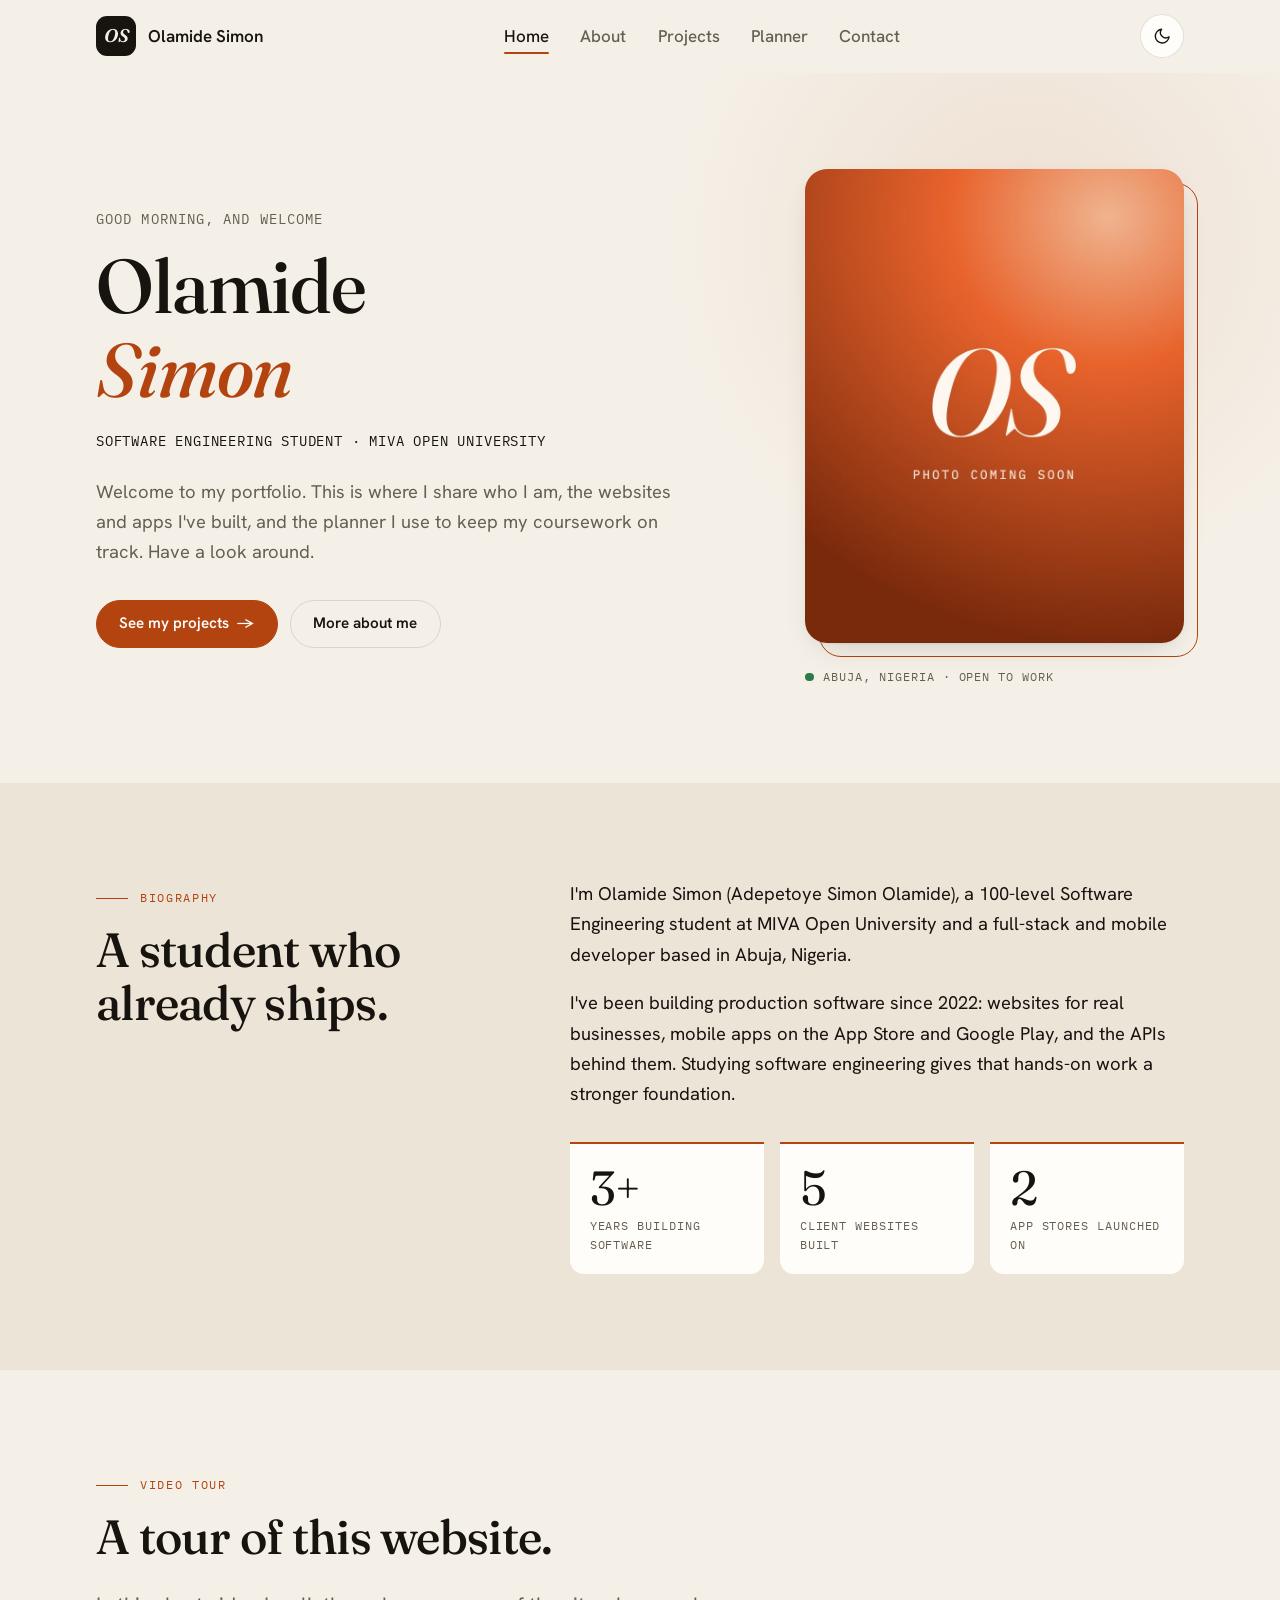
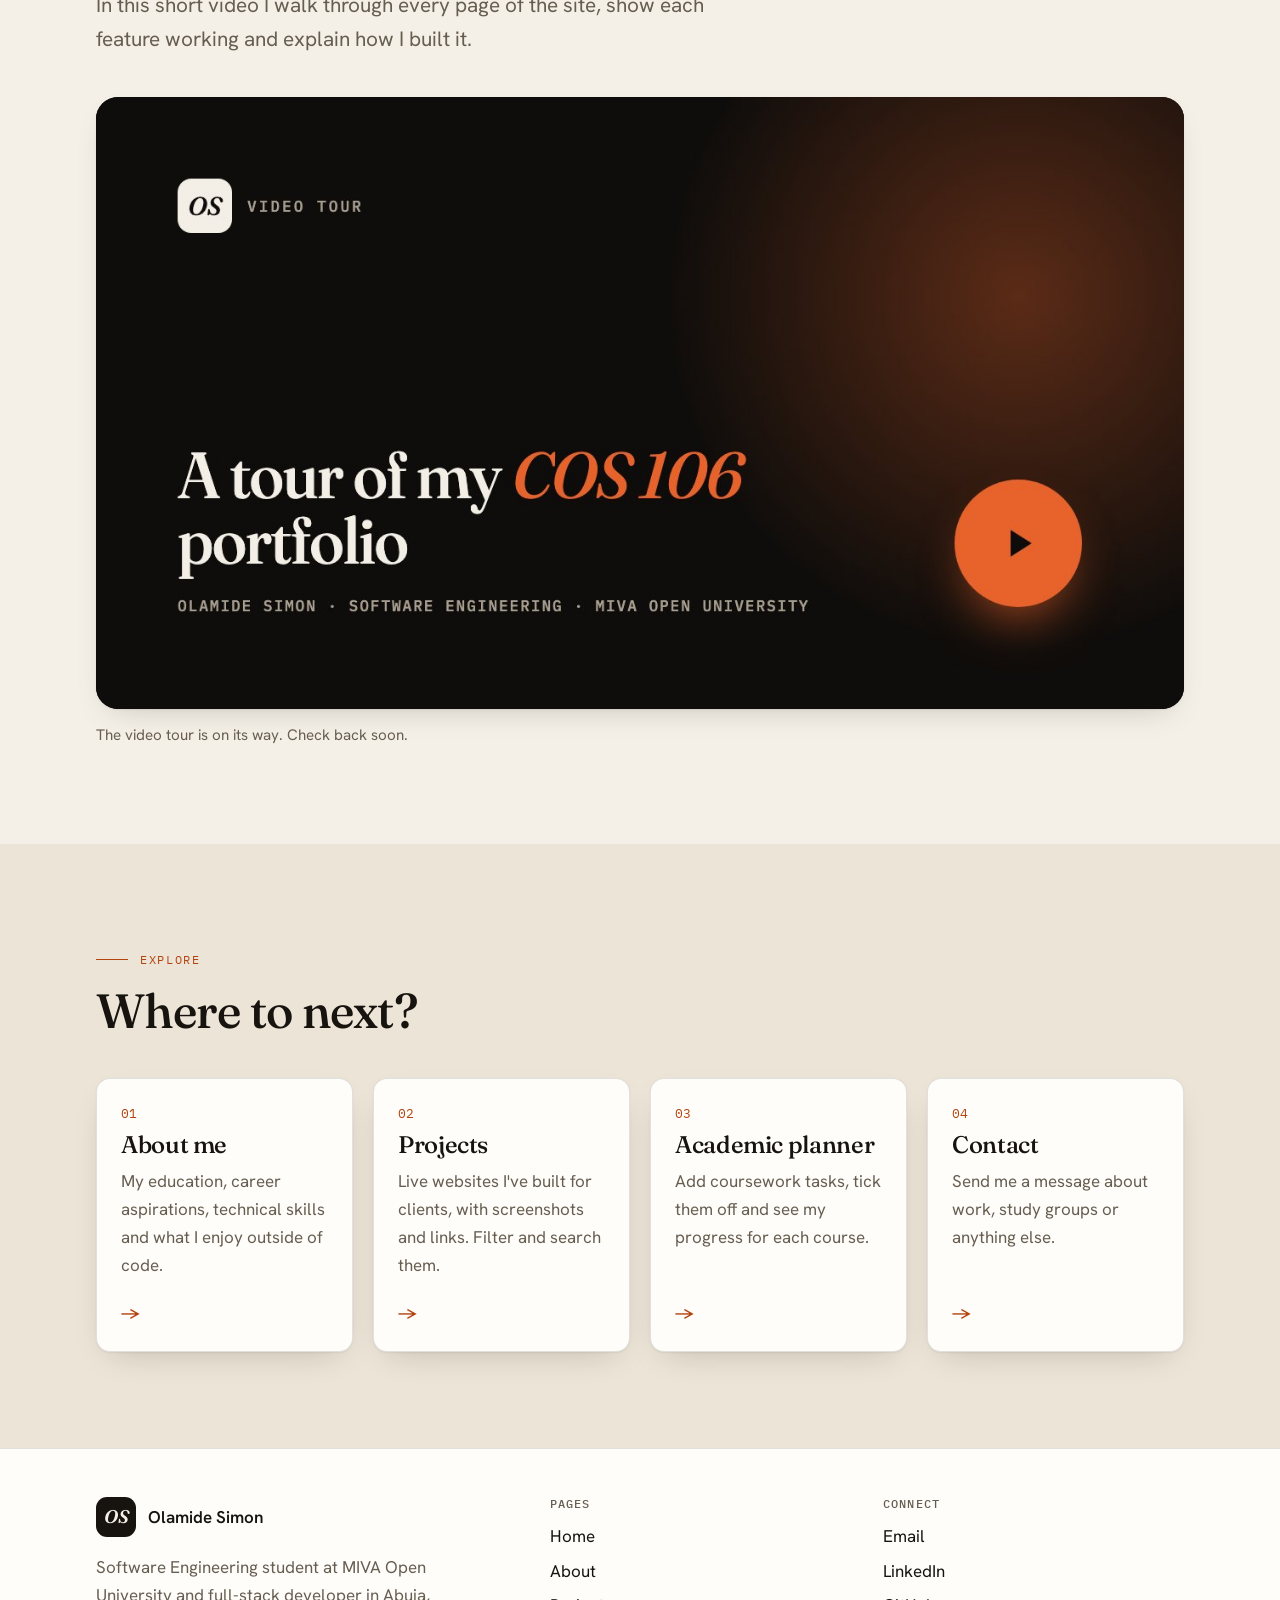
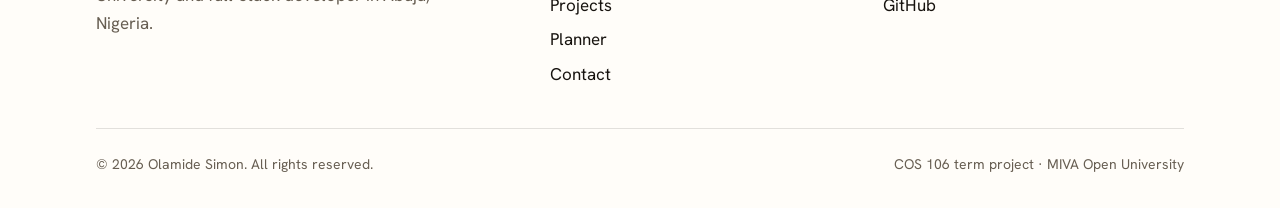
==== index.html @ d9b5e6b0 "COS 106 term project: student portfolio and academic planner A five-page site in plain HTML, CSS and" ====
<!DOCTYPE html>
<html lang="en">
<head>
  <meta charset="utf-8">
  <meta name="viewport" content="width=device-width, initial-scale=1">
  <title>Olamide Simon | Software Engineering Student &amp; Developer</title>
  <meta name="description" content="Portfolio and academic planner of Olamide Simon, a Software Engineering student at MIVA Open University and full-stack developer in Abuja, Nigeria.">
  <meta name="author" content="Olamide Simon">
  <meta name="theme-color" content="#b34410">
  <link rel="icon" href="assets/images/favicon.svg" type="image/svg+xml">
  <link rel="preconnect" href="https://fonts.googleapis.com">
  <link rel="preconnect" href="https://fonts.gstatic.com" crossorigin>
  <link rel="stylesheet" href="https://fonts.googleapis.com/css2?family=Fraunces:ital,opsz,wght@0,9..144,400..600;1,9..144,400..600&amp;family=Hanken+Grotesk:wght@400..700&amp;family=IBM+Plex+Mono:wght@400;500&amp;display=swap">
  <link rel="stylesheet" href="css/styles.css">
  <script>
    /* Runs before the page is drawn: apply the saved theme (so it never flashes
       the wrong colours) and mark that JavaScript is available. */
    (function () {
      var theme = null;
      try { theme = localStorage.getItem('os-theme'); } catch (e) {}
      if (!theme) theme = window.matchMedia('(prefers-color-scheme: dark)').matches ? 'dark' : 'light';
      document.documentElement.setAttribute('data-theme', theme);
      document.documentElement.classList.add('js');
    })();
  </script>
  <script src="js/main.js" defer></script>
  <script src="js/home.js" defer></script>
</head>
<body>
  <a class="skip-link" href="#main">Skip to main content</a>

  <header class="site-header">
    <div class="container header-inner">
      <a class="brand" href="index.html" aria-label="Olamide Simon, home">
        <span class="brand__mark" aria-hidden="true">OS</span>
        <span class="brand__name">Olamide Simon</span>
      </a>
      <nav class="nav" id="site-nav" aria-label="Main">
        <ul class="nav__list">
          <li><a class="nav__link" href="index.html" aria-current="page">Home</a></li>
          <li><a class="nav__link" href="about.html">About</a></li>
          <li><a class="nav__link" href="projects.html">Projects</a></li>
          <li><a class="nav__link" href="planner.html">Planner</a></li>
          <li><a class="nav__link" href="contact.html">Contact</a></li>
        </ul>
      </nav>
      <div class="header-actions">
        <button class="icon-button theme-toggle" type="button" data-theme-toggle aria-label="Switch to dark theme">
          <svg class="icon-moon" viewBox="0 0 24 24" fill="none" stroke="currentColor" stroke-width="1.8" stroke-linecap="round" stroke-linejoin="round" aria-hidden="true"><path d="M21 12.8A9 9 0 1 1 11.2 3a7 7 0 0 0 9.8 9.8z"/></svg>
          <svg class="icon-sun" viewBox="0 0 24 24" fill="none" stroke="currentColor" stroke-width="1.8" stroke-linecap="round" aria-hidden="true"><circle cx="12" cy="12" r="4"/><path d="M12 2v2M12 20v2M4.9 4.9l1.4 1.4M17.7 17.7l1.4 1.4M2 12h2M20 12h2M4.9 19.1l1.4-1.4M17.7 6.3l1.4-1.4"/></svg>
        </button>
        <button class="icon-button menu-toggle" type="button" data-menu-toggle aria-expanded="false" aria-controls="site-nav" aria-label="Open menu">
          <span class="menu-toggle__bars" aria-hidden="true"><span></span><span></span><span></span></span>
        </button>
      </div>
    </div>
  </header>

  <main id="main">
    <!-- Hero: name, photo, welcome message -->
    <section class="hero" aria-labelledby="hero-title">
      <div class="container hero__grid">
        <div>
          <p class="hero__greeting rise" data-greeting>Welcome</p>
          <h1 class="hero__name rise delay-1" id="hero-title">Olamide <em>Simon</em></h1>
          <p class="hero__role rise delay-2">Software Engineering student · MIVA Open University</p>
          <p class="hero__welcome rise delay-3">
            Welcome to my portfolio. This is where I share who I am, the websites and apps I've built,
            and the planner I use to keep my coursework on track. Have a look around.
          </p>
          <div class="btn-row rise delay-4">
            <a class="btn" href="projects.html">See my projects <span aria-hidden="true">→</span></a>
            <a class="btn btn--ghost" href="about.html">More about me</a>
          </div>
        </div>
        <figure class="portrait rise delay-2">
          <div class="portrait__frame">
            <img src="assets/images/profile.jpg" alt="Portrait of Olamide Simon" width="800" height="1000">
          </div>
          <figcaption><span class="pulse" aria-hidden="true"></span> Abuja, Nigeria · Open to work</figcaption>
        </figure>
      </div>
    </section>

    <!-- Brief biography -->
    <section class="section section--alt" aria-labelledby="bio-title">
      <div class="container bio">
        <div class="reveal">
          <p class="eyebrow">Biography</p>
          <h2 id="bio-title">A student who already ships.</h2>
        </div>
        <div class="bio__text reveal delay-1">
          <p>
            I'm Olamide Simon (Adepetoye Simon Olamide), a 100-level Software Engineering student at
            MIVA Open University and a full-stack and mobile developer based in Abuja, Nigeria.
          </p>
          <p>
            I've been building production software since 2022: websites for real businesses, mobile apps on
            the App Store and Google Play, and the APIs behind them. Studying software engineering gives that
            hands-on work a stronger foundation.
          </p>
          <dl class="stats">
            <div class="stat">
              <dt>Years building software</dt>
              <dd><span data-count="4">4</span>+</dd>
            </div>
            <div class="stat">
              <dt>Client websites built</dt>
              <dd data-count="6">6</dd>
            </div>
            <div class="stat">
              <dt>App stores launched on</dt>
              <dd data-count="2">2</dd>
            </div>
          </dl>
        </div>
      </div>
    </section>

    <!-- Multimedia: a walkthrough of this website, recorded and narrated by me -->
    <section class="section" aria-labelledby="walkthrough-title">
      <div class="container">
        <div class="section-head reveal">
          <p class="eyebrow">Video tour</p>
          <h2 id="walkthrough-title">A tour of this website.</h2>
          <p class="lead">
            In this short video I walk through every page of the site, show each feature working and explain how I built it.
          </p>
        </div>
        <figure class="media reveal">
          <video id="walkthrough-video" controls preload="metadata" playsinline width="1280" height="720" poster="assets/video/walkthrough-poster.jpg">
            <source src="assets/video/walkthrough.mp4" type="video/mp4">
            <p>Your browser can't play this video. <a href="assets/video/walkthrough.mp4">Download the walkthrough (MP4)</a>.</p>
          </video>
          <figcaption id="walkthrough-caption">
            Recorded and narrated by me. Turn your sound on.
          </figcaption>
        </figure>
      </div>
    </section>

    <!-- Quick links to the other pages -->
    <section class="section section--alt" aria-labelledby="explore-title">
      <div class="container">
        <div class="section-head reveal">
          <p class="eyebrow">Explore</p>
          <h2 id="explore-title">Where to next?</h2>
        </div>
        <ul class="grid grid--4 plain-list">
          <li class="reveal">
            <a class="card quick-link" href="about.html">
              <span class="quick-link__number">01</span>
              <h3>About me</h3>
              <p>My education, career aspirations, technical skills and what I enjoy outside of code.</p>
              <span class="quick-link__arrow" aria-hidden="true">→</span>
            </a>
          </li>
          <li class="reveal delay-1">
            <a class="card quick-link" href="projects.html">
              <span class="quick-link__number">02</span>
              <h3>Projects</h3>
              <p>Live websites I've built for clients, with screenshots and links. Filter and search them.</p>
              <span class="quick-link__arrow" aria-hidden="true">→</span>
            </a>
          </li>
          <li class="reveal delay-2">
            <a class="card quick-link" href="planner.html">
              <span class="quick-link__number">03</span>
              <h3>Academic planner</h3>
              <p>Add coursework tasks, tick them off and see my progress for each course.</p>
              <span class="quick-link__arrow" aria-hidden="true">→</span>
            </a>
          </li>
          <li class="reveal delay-3">
            <a class="card quick-link" href="contact.html">
              <span class="quick-link__number">04</span>
              <h3>Contact</h3>
              <p>Send me a message about work, study groups or anything else.</p>
              <span class="quick-link__arrow" aria-hidden="true">→</span>
            </a>
          </li>
        </ul>
      </div>
    </section>
  </main>

  <footer class="site-footer">
    <div class="container">
      <div class="footer-grid">
        <div>
          <a class="brand" href="index.html">
            <span class="brand__mark" aria-hidden="true">OS</span>
            <span>Olamide Simon</span>
          </a>
          <p class="footer-blurb text-muted">
            Software Engineering student at MIVA Open University and full-stack developer in Abuja, Nigeria.
          </p>
        </div>
        <nav aria-label="Footer">
          <h2>Pages</h2>
          <ul>
            <li><a href="index.html">Home</a></li>
            <li><a href="about.html">About</a></li>
            <li><a href="projects.html">Projects</a></li>
            <li><a href="planner.html">Planner</a></li>
            <li><a href="contact.html">Contact</a></li>
          </ul>
        </nav>
        <div>
          <h2>Connect</h2>
          <ul>
            <li><a href="mailto:simonadepetoye@gmail.com">Email</a></li>
            <li><a href="https://www.linkedin.com/in/simon-adepetoye-13265b228/" target="_blank" rel="noopener noreferrer">LinkedIn</a></li>
            <li><a href="https://github.com/OlamideSimon" target="_blank" rel="noopener noreferrer">GitHub</a></li>
          </ul>
        </div>
      </div>
      <div class="footer-bottom">
        <p>© <span data-year>2025</span> Olamide Simon. All rights reserved.</p>
        <p>COS 106 term project · MIVA Open University</p>
      </div>
    </div>
  </footer>
</body>
</html>
---- css/styles.css ----
/* ==========================================================================
   Olamide Simon — Student Portfolio & Academic Planner
   One external stylesheet for every page.

   Contents
   1.  Design tokens (colours, fonts, spacing) and the dark theme
   2.  Base and reset
   3.  Layout helpers (container, sections, grids)
   4.  Header and navigation (including the mobile menu)
   5.  Buttons, tags and small components
   6.  Home page (hero, photo, stats, showreel, quick links)
   7.  About page (table, skills, timeline, hobbies)
   8.  Projects page (filters, search, cards)
   9.  Academic planner
   10. Contact page and form validation states
   11. Footer
   12. Animations and transitions
   13. Responsive breakpoints
   14. Reduced motion
   ========================================================================== */

/* 1. Design tokens --------------------------------------------------------- */

:root {
  /* Light theme ("paper") is the default. */
  --color-bg: #f5f0e7;
  --color-surface: #fffdf9;
  --color-surface-2: #ece4d6;
  --color-ink: #17130f;
  --color-muted: #675e52;
  --color-line: rgba(23, 19, 15, 0.12);
  --color-accent: #b34410;        /* darkened ember: passes WCAG AA on the light background */
  --color-accent-soft: rgba(179, 68, 16, 0.1);
  --color-on-accent: #ffffff;
  --color-success: #2f7a4a;
  --color-danger: #b42318;
  --color-warning: #8a5a00;
  --shadow-card: 0 1px 2px rgba(23, 19, 15, 0.06), 0 12px 32px -16px rgba(23, 19, 15, 0.25);

  --font-display: "Fraunces", Georgia, "Times New Roman", serif;
  --font-body: "Hanken Grotesk", system-ui, -apple-system, "Segoe UI", sans-serif;
  --font-mono: "IBM Plex Mono", ui-monospace, Menlo, Consolas, monospace;

  --radius-sm: 8px;
  --radius: 14px;
  --radius-lg: 22px;
  --header-height: 72px;
  --container: 72rem;
  --gutter: clamp(1rem, 4vw, 2rem);
  --ease-out: cubic-bezier(0.16, 1, 0.3, 1);

  color-scheme: light;
}

/* Dark theme ("ember"): switched on by js/main.js via <html data-theme="dark">. */
:root[data-theme="dark"] {
  --color-bg: #0f0d0b;
  --color-surface: #181512;
  --color-surface-2: #221e1a;
  --color-ink: #f4efe6;
  --color-muted: #a99f90;
  --color-line: rgba(244, 239, 230, 0.12);
  --color-accent: #e8632c;
  --color-accent-soft: rgba(232, 99, 44, 0.14);
  --color-on-accent: #120f0c;
  --color-success: #5fbf7f;
  --color-danger: #f97066;
  --color-warning: #f5b54a;
  --shadow-card: 0 1px 2px rgba(0, 0, 0, 0.4), 0 16px 40px -18px rgba(0, 0, 0, 0.7);

  color-scheme: dark;
}

/* 2. Base and reset -------------------------------------------------------- */

*,
*::before,
*::after {
  box-sizing: border-box;
}

html {
  scroll-behavior: smooth;
  scroll-padding-top: calc(var(--header-height) + 1rem);
  -webkit-text-size-adjust: 100%;
}

body {
  margin: 0;
  min-height: 100vh;
  display: flex;
  flex-direction: column;
  background: var(--color-bg);
  color: var(--color-ink);
  font-family: var(--font-body);
  font-size: 1.0625rem;
  line-height: 1.65;
  -webkit-font-smoothing: antialiased;
  transition: background-color 0.4s ease, color 0.4s ease;
}

main {
  flex: 1;
}

img,
video {
  display: block;
  max-width: 100%;
  height: auto;
}

h1,
h2,
h3,
h4 {
  margin: 0 0 0.5em;
  font-family: var(--font-display);
  font-weight: 500;
  line-height: 1.1;
  letter-spacing: -0.015em;
}

h1 {
  font-size: clamp(2.6rem, 6vw, 4.75rem);
}

h2 {
  font-size: clamp(2rem, 4vw, 3rem);
}

h3 {
  font-size: 1.5rem;
}

p {
  margin: 0 0 1em;
}

a {
  color: var(--color-accent);
  text-underline-offset: 0.2em;
  transition: color 0.2s ease;
}

a:hover {
  color: var(--color-ink);
}

:focus-visible {
  outline: 2px solid var(--color-accent);
  outline-offset: 3px;
  border-radius: 4px;
}

::selection {
  background: var(--color-accent);
  color: var(--color-on-accent);
}

.skip-link {
  position: absolute;
  left: 1rem;
  top: 0.75rem;
  z-index: 100;
  padding: 0.6rem 1rem;
  border-radius: var(--radius-sm);
  background: var(--color-ink);
  color: var(--color-bg);
  transform: translateY(-200%);
  transition: transform 0.2s ease;
}

.skip-link:focus {
  transform: translateY(0);
}

.visually-hidden {
  position: absolute;
  width: 1px;
  height: 1px;
  padding: 0;
  margin: -1px;
  overflow: hidden;
  clip: rect(0, 0, 0, 0);
  white-space: nowrap;
  border: 0;
}

/* 3. Layout helpers -------------------------------------------------------- */

.container {
  width: 100%;
  max-width: var(--container);
  margin-inline: auto;
  padding-inline: var(--gutter);
}

.section {
  padding-block: clamp(3.5rem, 8vw, 6rem);
}

.section--tight {
  padding-block: clamp(2.5rem, 5vw, 4rem);
}

.section--alt {
  background: var(--color-surface-2);
}

.section-head {
  max-width: 42rem;
  margin-bottom: 2.5rem;
}

.eyebrow {
  display: inline-flex;
  align-items: center;
  gap: 0.75rem;
  margin-bottom: 1rem;
  font-family: var(--font-mono);
  font-size: 0.75rem;
  letter-spacing: 0.14em;
  text-transform: uppercase;
  color: var(--color-accent);
}

.eyebrow::before {
  content: "";
  width: 2rem;
  height: 1px;
  background: currentColor;
}

.lead {
  font-size: clamp(1.125rem, 2vw, 1.3rem);
  color: var(--color-muted);
}

.page-hero {
  padding-block: clamp(3rem, 8vw, 5.5rem) clamp(2rem, 5vw, 3rem);
  border-bottom: 1px solid var(--color-line);
}

.page-hero h1 {
  max-width: 18ch;
}

.page-hero .lead {
  max-width: 40rem;
}

.grid {
  display: grid;
  gap: 1.25rem;
}

/* Cards fill the row: as many 17rem columns as fit, never wider than the screen. */
.grid--cards {
  grid-template-columns: repeat(auto-fill, minmax(min(100%, 17rem), 1fr));
}

.grid--2 {
  grid-template-columns: repeat(auto-fit, minmax(min(100%, 22rem), 1fr));
}

/* Four across on a laptop, two on a tablet, one on a phone. */
.grid--4 {
  grid-template-columns: repeat(auto-fit, minmax(min(100%, 14rem), 1fr));
}

.card {
  padding: 1.5rem;
  border: 1px solid var(--color-line);
  border-radius: var(--radius);
  background: var(--color-surface);
  box-shadow: var(--shadow-card);
}

/* 4. Header and navigation ------------------------------------------------- */

.site-header {
  position: sticky;
  top: 0;
  z-index: 50;
  border-bottom: 1px solid transparent;
  background: color-mix(in srgb, var(--color-bg) 86%, transparent);
  backdrop-filter: blur(12px);
  -webkit-backdrop-filter: blur(12px);
  transition: border-color 0.3s ease, box-shadow 0.3s ease;
}

/* Added by js/main.js once the page has scrolled a little. */
.site-header.is-scrolled {
  border-bottom-color: var(--color-line);
  box-shadow: 0 8px 24px -20px rgba(0, 0, 0, 0.5);
}

.header-inner {
  display: flex;
  align-items: center;
  justify-content: space-between;
  gap: 1rem;
  min-height: var(--header-height);
}

.brand {
  display: inline-flex;
  align-items: center;
  gap: 0.75rem;
  color: var(--color-ink);
  text-decoration: none;
  font-weight: 600;
}

.brand:hover {
  color: var(--color-ink);
}

.brand__mark {
  display: grid;
  place-items: center;
  width: 2.5rem;
  height: 2.5rem;
  border-radius: 11px;
  background: var(--color-ink);
  color: var(--color-bg);
  font-family: var(--font-display);
  font-style: italic;
  font-size: 1.15rem;
  transition: transform 0.4s var(--ease-out), background-color 0.3s ease;
}

.brand:hover .brand__mark {
  transform: rotate(-8deg) scale(1.05);
  background: var(--color-accent);
}

.nav__list {
  display: flex;
  align-items: center;
  gap: 0.25rem;
  margin: 0;
  padding: 0;
  list-style: none;
}

.nav__link {
  position: relative;
  display: inline-block;
  padding: 0.55rem 0.85rem;
  border-radius: 999px;
  color: var(--color-muted);
  font-weight: 500;
  text-decoration: none;
  transition: color 0.2s ease, background-color 0.2s ease;
}

/* The underline grows from the centre on hover and stays on the current page. */
.nav__link::after {
  content: "";
  position: absolute;
  left: 0.85rem;
  right: 0.85rem;
  bottom: 0.3rem;
  height: 2px;
  border-radius: 2px;
  background: var(--color-accent);
  transform: scaleX(0);
  transition: transform 0.35s var(--ease-out);
}

.nav__link:hover {
  color: var(--color-ink);
}

.nav__link:hover::after,
.nav__link[aria-current="page"]::after {
  transform: scaleX(1);
}

.nav__link[aria-current="page"] {
  color: var(--color-ink);
}

.header-actions {
  display: flex;
  align-items: center;
  gap: 0.5rem;
}

.icon-button {
  display: inline-grid;
  place-items: center;
  width: 2.75rem;
  height: 2.75rem;
  padding: 0;
  border: 1px solid var(--color-line);
  border-radius: 999px;
  background: var(--color-surface);
  color: var(--color-ink);
  cursor: pointer;
  transition: border-color 0.2s ease, transform 0.2s ease, background-color 0.2s ease;
}

.icon-button:hover {
  border-color: var(--color-accent);
  transform: translateY(-1px);
}

.icon-button svg {
  width: 1.15rem;
  height: 1.15rem;
}

/* Show the moon in light mode and the sun in dark mode. */
.theme-toggle .icon-sun,
:root[data-theme="dark"] .theme-toggle .icon-moon {
  display: none;
}

:root[data-theme="dark"] .theme-toggle .icon-sun {
  display: block;
}

/* The hamburger is only needed on small screens (see section 13). */
.menu-toggle {
  display: none;
}

.menu-toggle__bars {
  position: relative;
  width: 18px;
  height: 12px;
}

.menu-toggle__bars span {
  position: absolute;
  left: 0;
  width: 100%;
  height: 2px;
  border-radius: 2px;
  background: currentColor;
  transition: transform 0.3s var(--ease-out), opacity 0.2s ease, top 0.3s var(--ease-out);
}

.menu-toggle__bars span:nth-child(1) { top: 0; }
.menu-toggle__bars span:nth-child(2) { top: 5px; }
.menu-toggle__bars span:nth-child(3) { top: 10px; }

/* Turn the three bars into an X while the menu is open. */
.menu-toggle[aria-expanded="true"] .menu-toggle__bars span:nth-child(1) { top: 5px; transform: rotate(45deg); }
.menu-toggle[aria-expanded="true"] .menu-toggle__bars span:nth-child(2) { opacity: 0; }
.menu-toggle[aria-expanded="true"] .menu-toggle__bars span:nth-child(3) { top: 5px; transform: rotate(-45deg); }

/* 5. Buttons, tags and small components ------------------------------------ */

.btn {
  display: inline-flex;
  align-items: center;
  justify-content: center;
  gap: 0.5rem;
  min-height: 3rem;
  padding: 0.75rem 1.4rem;
  border: 1px solid var(--color-accent);
  border-radius: 999px;
  background: var(--color-accent);
  color: var(--color-on-accent);
  font: 600 0.95rem/1 var(--font-body);
  text-decoration: none;
  cursor: pointer;
  transition: transform 0.25s var(--ease-out), box-shadow 0.25s ease, background-color 0.2s ease, color 0.2s ease;
}

.btn:hover {
  color: var(--color-on-accent);
  transform: translateY(-2px);
  box-shadow: 0 10px 24px -12px var(--color-accent);
}

.btn:active {
  transform: translateY(0);
}

.btn--ghost {
  background: transparent;
  border-color: var(--color-line);
  color: var(--color-ink);
}

.btn--ghost:hover {
  border-color: var(--color-accent);
  color: var(--color-accent);
  box-shadow: none;
}

.btn--small {
  min-height: 2.5rem;
  padding: 0.5rem 1rem;
  font-size: 0.875rem;
}

.btn-row {
  display: flex;
  flex-wrap: wrap;
  gap: 0.75rem;
}

.tag {
  display: inline-block;
  padding: 0.2rem 0.65rem;
  border: 1px solid var(--color-line);
  border-radius: 999px;
  font-family: var(--font-mono);
  font-size: 0.72rem;
  letter-spacing: 0.06em;
  text-transform: uppercase;
  color: var(--color-muted);
  white-space: nowrap;
}

.tag--accent {
  border-color: transparent;
  background: var(--color-accent-soft);
  color: var(--color-accent);
}

.tag-list {
  display: flex;
  flex-wrap: wrap;
  gap: 0.5rem;
  margin: 0;
  padding: 0;
  list-style: none;
}

.chip {
  padding: 0.55rem 1rem;
  border: 1px solid var(--color-line);
  border-radius: 999px;
  background: var(--color-surface);
  color: var(--color-ink);
  font: 500 0.9rem/1 var(--font-body);
  cursor: pointer;
  transition: background-color 0.2s ease, border-color 0.2s ease, color 0.2s ease;
}

.chip:hover {
  border-color: var(--color-accent);
}

.chip[aria-pressed="true"] {
  border-color: var(--color-ink);
  background: var(--color-ink);
  color: var(--color-bg);
}

.text-muted {
  color: var(--color-muted);
}

.plain-list {
  margin: 0;
  padding: 0;
  list-style: none;
}

/* Stagger helpers: each step starts its animation a little later. */
.delay-1 { --delay: 0.08s; }
.delay-2 { --delay: 0.16s; }
.delay-3 { --delay: 0.24s; }
.delay-4 { --delay: 0.32s; }

/* 6. Home page ------------------------------------------------------------- */

.hero {
  position: relative;
  overflow: hidden;
  padding-block: clamp(3rem, 8vw, 6rem);
}

/* A soft ember glow behind the hero. */
.hero::before {
  content: "";
  position: absolute;
  inset: -30% -10% auto auto;
  width: 60vmax;
  height: 60vmax;
  border-radius: 50%;
  background: radial-gradient(circle, var(--color-accent-soft), transparent 65%);
  pointer-events: none;
}

.hero__grid {
  position: relative;
  display: grid;
  grid-template-columns: 1.25fr 0.75fr;
  align-items: center;
  gap: clamp(2rem, 6vw, 5rem);
}

.hero__greeting {
  font-family: var(--font-mono);
  font-size: 0.85rem;
  letter-spacing: 0.08em;
  text-transform: uppercase;
  color: var(--color-muted);
}

.hero__name {
  margin-bottom: 0.25em;
}

.hero__name em {
  display: block;
  color: var(--color-accent);
}

.hero__role {
  margin-bottom: 1.5rem;
  font-family: var(--font-mono);
  font-size: 0.85rem;
  letter-spacing: 0.06em;
  text-transform: uppercase;
  color: var(--color-ink);
}

.hero__welcome {
  max-width: 36rem;
  margin-bottom: 2rem;
  font-size: 1.15rem;
  color: var(--color-muted);
}

.portrait {
  margin: 0;
}

/* isolation keeps the outline's z-index inside the frame. */
.portrait__frame {
  position: relative;
  isolation: isolate;
}

.portrait img {
  width: 100%;
  aspect-ratio: 4 / 5;
  object-fit: cover;
  border-radius: var(--radius-lg);
  box-shadow: var(--shadow-card);
}

/* An offset outline behind the photo that shifts on hover. */
.portrait__frame::before {
  content: "";
  position: absolute;
  inset: 0;
  border: 1px solid var(--color-accent);
  border-radius: var(--radius-lg);
  transform: translate(14px, 14px);
  transition: transform 0.5s var(--ease-out);
  z-index: -1;
}

.portrait:hover .portrait__frame::before {
  transform: translate(8px, 8px);
}

.portrait figcaption {
  display: flex;
  align-items: center;
  gap: 0.6rem;
  margin-top: 1.5rem;
  font-family: var(--font-mono);
  font-size: 0.75rem;
  letter-spacing: 0.08em;
  text-transform: uppercase;
  color: var(--color-muted);
}

.bio {
  display: grid;
  grid-template-columns: 0.8fr 1.2fr;
  gap: clamp(1.5rem, 5vw, 4rem);
  align-items: start;
}

.bio__text p {
  font-size: 1.15rem;
}

.stats {
  display: grid;
  grid-template-columns: repeat(3, 1fr);
  gap: 1rem;
  margin: 2rem 0 0;
}

.stat {
  display: flex;
  flex-direction: column;
  padding: 1.25rem;
  border-top: 2px solid var(--color-accent);
  background: var(--color-surface);
  border-radius: 0 0 var(--radius) var(--radius);
}

.stat dt {
  font-family: var(--font-mono);
  font-size: 0.72rem;
  letter-spacing: 0.08em;
  text-transform: uppercase;
  color: var(--color-muted);
}

.stat dd {
  order: -1;
  margin: 0 0 0.25rem;
  font-family: var(--font-display);
  font-size: clamp(2.2rem, 5vw, 3rem);
  line-height: 1;
}

.media {
  margin: 0;
}

.media video {
  width: 100%;
  aspect-ratio: 16 / 9;
  border-radius: var(--radius-lg);
  background: #000;
  box-shadow: var(--shadow-card);
}

.media figcaption {
  margin-top: 0.9rem;
  font-size: 0.95rem;
  color: var(--color-muted);
}

.quick-link {
  display: flex;
  flex-direction: column;
  gap: 0.5rem;
  height: 100%;
  color: var(--color-ink);
  text-decoration: none;
  transition: transform 0.35s var(--ease-out), border-color 0.25s ease;
}

.quick-link:hover {
  color: var(--color-ink);
  transform: translateY(-4px);
  border-color: var(--color-accent);
}

.quick-link__number {
  font-family: var(--font-mono);
  font-size: 0.8rem;
  color: var(--color-accent);
}

.quick-link h3 {
  margin: 0;
}

.quick-link p {
  margin: 0;
  color: var(--color-muted);
}

.quick-link__arrow {
  margin-top: auto;
  padding-top: 0.75rem;
  font-weight: 600;
  color: var(--color-accent);
  transition: transform 0.3s var(--ease-out);
}

.quick-link:hover .quick-link__arrow {
  transform: translateX(6px);
}

/* 7. About page ------------------------------------------------------------ */

.about-intro {
  display: grid;
  grid-template-columns: 1fr 1fr;
  gap: clamp(1.5rem, 5vw, 4rem);
}

.table-wrap {
  overflow-x: auto;
  border: 1px solid var(--color-line);
  border-radius: var(--radius);
  background: var(--color-surface);
  box-shadow: var(--shadow-card);
}

.table {
  width: 100%;
  min-width: 36rem;
  border-collapse: collapse;
  font-size: 0.98rem;
}

.table caption {
  padding: 1rem 1.25rem 0;
  text-align: left;
  font-family: var(--font-mono);
  font-size: 0.75rem;
  letter-spacing: 0.08em;
  text-transform: uppercase;
  color: var(--color-muted);
}

.table th,
.table td {
  padding: 0.9rem 1.25rem;
  text-align: left;
  border-bottom: 1px solid var(--color-line);
  vertical-align: top;
}

.table thead th {
  font-family: var(--font-mono);
  font-size: 0.72rem;
  font-weight: 500;
  letter-spacing: 0.08em;
  text-transform: uppercase;
  color: var(--color-muted);
}

.table tbody tr {
  transition: background-color 0.2s ease;
}

.table tbody tr:hover {
  background: var(--color-accent-soft);
}

.table tbody tr:last-child th,
.table tbody tr:last-child td {
  border-bottom: 0;
}

.table td.num,
.table th.num {
  text-align: right;
  font-variant-numeric: tabular-nums;
}

.status {
  display: inline-flex;
  align-items: center;
  gap: 0.4rem;
  font-weight: 500;
}

.status::before {
  content: "";
  width: 0.5rem;
  height: 0.5rem;
  border-radius: 50%;
  background: var(--color-muted);
}

.status--active::before {
  background: var(--color-success);
  box-shadow: 0 0 0 4px color-mix(in srgb, var(--color-success) 20%, transparent);
}

.quote {
  margin: 0;
  padding: 1.75rem 2rem;
  border-left: 3px solid var(--color-accent);
  border-radius: 0 var(--radius) var(--radius) 0;
  background: var(--color-surface);
  font-family: var(--font-display);
  font-size: clamp(1.25rem, 2.5vw, 1.6rem);
  line-height: 1.4;
}

.quote p:last-child {
  margin-bottom: 0;
}

.skill-card h3 {
  display: flex;
  align-items: center;
  gap: 0.6rem;
  font-size: 1.3rem;
}

.skill-card p {
  color: var(--color-muted);
}

.timeline {
  position: relative;
  margin: 0;
  padding: 0 0 0 2rem;
  list-style: none;
}

/* The vertical line of the timeline. */
.timeline::before {
  content: "";
  position: absolute;
  left: 0.45rem;
  top: 0.5rem;
  bottom: 0.5rem;
  width: 2px;
  background: var(--color-line);
}

.timeline__item {
  position: relative;
  padding-bottom: 1.75rem;
}

.timeline__item::before {
  content: "";
  position: absolute;
  left: -1.85rem;
  top: 0.45rem;
  width: 0.85rem;
  height: 0.85rem;
  border: 2px solid var(--color-accent);
  border-radius: 50%;
  background: var(--color-bg);
}

.timeline__item--current::before {
  background: var(--color-accent);
}

.timeline__period {
  font-family: var(--font-mono);
  font-size: 0.75rem;
  letter-spacing: 0.08em;
  text-transform: uppercase;
  color: var(--color-accent);
}

.timeline__item h3 {
  margin: 0.2rem 0 0;
  font-size: 1.25rem;
}

.timeline__item p {
  margin: 0;
  color: var(--color-muted);
}

.hobby {
  position: relative;
  overflow: hidden;
  transition: transform 0.35s var(--ease-out), border-color 0.25s ease;
}

.hobby:hover {
  transform: translateY(-4px);
  border-color: var(--color-accent);
}

.hobby__icon {
  display: grid;
  place-items: center;
  width: 3rem;
  height: 3rem;
  margin-bottom: 1rem;
  border-radius: 12px;
  background: var(--color-accent-soft);
  color: var(--color-accent);
}

.hobby__icon svg {
  width: 1.5rem;
  height: 1.5rem;
}

.hobby p {
  margin: 0;
  color: var(--color-muted);
}

/* 8. Projects page --------------------------------------------------------- */

.toolbar {
  display: flex;
  flex-wrap: wrap;
  align-items: center;
  justify-content: space-between;
  gap: 1rem;
  margin-bottom: 1.5rem;
}

.filters {
  display: flex;
  flex-wrap: wrap;
  gap: 0.5rem;
}

.search {
  position: relative;
  flex: 1 1 16rem;
  max-width: 22rem;
}

.search svg {
  position: absolute;
  left: 1rem;
  top: 50%;
  width: 1rem;
  height: 1rem;
  transform: translateY(-50%);
  color: var(--color-muted);
  pointer-events: none;
}

.search input {
  padding-left: 2.6rem;
  border-radius: 999px;
}

.results-count {
  margin-bottom: 1.25rem;
  font-family: var(--font-mono);
  font-size: 0.8rem;
  letter-spacing: 0.06em;
  text-transform: uppercase;
  color: var(--color-muted);
}

.project-grid {
  display: grid;
  grid-template-columns: repeat(auto-fill, minmax(min(100%, 20rem), 1fr));
  gap: 1.5rem;
}

.project-card {
  display: flex;
  flex-direction: column;
  overflow: hidden;
  border: 1px solid var(--color-line);
  border-radius: var(--radius-lg);
  background: var(--color-surface);
  box-shadow: var(--shadow-card);
  animation: card-in 0.5s var(--ease-out) both;
  transition: transform 0.35s var(--ease-out), border-color 0.25s ease;
}

.project-card:hover {
  transform: translateY(-4px);
  border-color: color-mix(in srgb, var(--color-accent) 50%, var(--color-line));
}

.project-card__media {
  position: relative;
  margin: 0;
  overflow: hidden;
  aspect-ratio: 16 / 10;
  background: var(--color-surface-2);
}

.project-card__media img {
  width: 100%;
  height: 100%;
  object-fit: cover;
  object-position: top left;
  transition: transform 0.7s var(--ease-out);
}

.project-card:hover .project-card__media img {
  transform: scale(1.05);
}

.project-card__badge {
  position: absolute;
  top: 0.85rem;
  left: 0.85rem;
  padding: 0.25rem 0.7rem;
  border-radius: 999px;
  background: var(--color-accent);
  color: var(--color-on-accent);
  font-family: var(--font-mono);
  font-size: 0.7rem;
  letter-spacing: 0.08em;
  text-transform: uppercase;
}

.project-card__body {
  display: flex;
  flex: 1;
  flex-direction: column;
  gap: 0.75rem;
  padding: 1.4rem;
}

.project-card__body h3 {
  margin: 0;
  font-size: 1.4rem;
}

.project-card__body p {
  margin: 0;
  color: var(--color-muted);
}

.project-card__meta {
  display: flex;
  flex-wrap: wrap;
  gap: 0.4rem;
}

.project-card__actions {
  display: flex;
  flex-wrap: wrap;
  gap: 0.6rem;
  margin-top: auto;
  padding-top: 0.5rem;
}

.empty-state {
  padding: 3rem 1.5rem;
  border: 1px dashed var(--color-line);
  border-radius: var(--radius);
  text-align: center;
  color: var(--color-muted);
}

/* 9. Academic planner ------------------------------------------------------ */

.planner {
  display: grid;
  grid-template-columns: minmax(0, 22rem) minmax(0, 1fr);
  align-items: start;
  gap: 1.5rem;
}

.planner__side {
  display: grid;
  gap: 1.25rem;
  position: sticky;
  top: calc(var(--header-height) + 1rem);
}

.planner__side h2,
.planner__main h2 {
  font-size: 1.5rem;
}

.progress-card p {
  margin: 0.5rem 0 0;
  color: var(--color-muted);
}

.progress-card__numbers {
  display: flex;
  align-items: baseline;
  gap: 0.5rem;
  font-family: var(--font-display);
  font-size: 2.5rem;
  line-height: 1;
}

.progress-card__numbers small {
  font-family: var(--font-body);
  font-size: 1rem;
  color: var(--color-muted);
}

/* Style the native <progress> element so it matches the theme. */
progress {
  width: 100%;
  height: 0.6rem;
  margin-top: 1rem;
  border: 0;
  border-radius: 999px;
  overflow: hidden;
  appearance: none;
  -webkit-appearance: none;
  background: var(--color-surface-2);
}

progress::-webkit-progress-bar {
  background: var(--color-surface-2);
  border-radius: 999px;
}

progress::-webkit-progress-value {
  background: var(--color-accent);
  border-radius: 999px;
  transition: width 0.5s var(--ease-out);
}

progress::-moz-progress-bar {
  background: var(--color-accent);
  border-radius: 999px;
}

.planner__toolbar {
  display: flex;
  flex-wrap: wrap;
  align-items: center;
  justify-content: space-between;
  gap: 0.75rem;
  margin-bottom: 1rem;
}

.planner__toolbar .field {
  margin: 0;
}

.sort {
  display: flex;
  align-items: center;
  gap: 0.6rem;
  font-size: 0.9rem;
  color: var(--color-muted);
}

.sort select {
  width: auto;
  min-height: 2.5rem;
  padding-block: 0.4rem;
}

.task-list {
  display: grid;
  gap: 0.6rem;
  margin: 0 0 1rem;
  padding: 0;
  list-style: none;
}

.task {
  display: grid;
  grid-template-columns: auto minmax(0, 1fr) auto;
  align-items: center;
  gap: 0.9rem;
  padding: 0.95rem 1rem;
  border: 1px solid var(--color-line);
  border-left: 4px solid var(--priority-color, var(--color-line));
  border-radius: var(--radius);
  background: var(--color-surface);
  animation: task-in 0.4s var(--ease-out);
  transition: opacity 0.3s ease, background-color 0.3s ease, transform 0.3s ease;
}

.task--high { --priority-color: var(--color-danger); }
.task--medium { --priority-color: var(--color-warning); }
.task--low { --priority-color: var(--color-success); }

.task input[type="checkbox"] {
  width: 1.35rem;
  height: 1.35rem;
  margin: 0;
  accent-color: var(--color-accent);
  cursor: pointer;
}

.task__title {
  display: block;
  font-weight: 600;
  overflow-wrap: anywhere;
  cursor: pointer;
}

.task__meta {
  display: flex;
  flex-wrap: wrap;
  gap: 0.35rem 0.9rem;
  margin-top: 0.15rem;
  font-size: 0.85rem;
  color: var(--color-muted);
}

.task__due--overdue {
  color: var(--color-danger);
  font-weight: 600;
}

.task--done {
  opacity: 0.6;
}

.task--done .task__title {
  text-decoration: line-through;
  text-decoration-color: var(--color-accent);
}

/* Added just before a task is removed, so it slides out instead of vanishing. */
.task--leaving {
  opacity: 0;
  transform: translateX(24px);
}

.delete-button {
  display: inline-grid;
  place-items: center;
  width: 2.5rem;
  height: 2.5rem;
  padding: 0;
  border: 1px solid transparent;
  border-radius: 999px;
  background: transparent;
  color: var(--color-muted);
  cursor: pointer;
  transition: color 0.2s ease, border-color 0.2s ease, background-color 0.2s ease;
}

.delete-button:hover {
  color: var(--color-danger);
  border-color: var(--color-danger);
  background: color-mix(in srgb, var(--color-danger) 8%, transparent);
}

.delete-button svg {
  width: 1.1rem;
  height: 1.1rem;
}

.planner__footer {
  display: flex;
  flex-wrap: wrap;
  align-items: center;
  justify-content: space-between;
  gap: 0.75rem;
  margin-bottom: 2.5rem;
  font-size: 0.9rem;
  color: var(--color-muted);
}

/* 10. Forms (contact and planner) ----------------------------------------- */

.field {
  display: grid;
  gap: 0.4rem;
  margin-bottom: 1.1rem;
}

.field label,
.field .label {
  font-weight: 600;
  font-size: 0.95rem;
}

.field__hint {
  font-size: 0.85rem;
  color: var(--color-muted);
}

input,
select,
textarea {
  width: 100%;
  min-height: 3rem;
  padding: 0.7rem 0.95rem;
  border: 1px solid var(--color-line);
  border-radius: var(--radius-sm);
  background: var(--color-bg);
  color: var(--color-ink);
  font: inherit;
  font-size: 1rem;
  transition: border-color 0.2s ease, box-shadow 0.2s ease, background-color 0.2s ease;
}

textarea {
  min-height: 9rem;
  resize: vertical;
}

input:hover,
select:hover,
textarea:hover {
  border-color: color-mix(in srgb, var(--color-ink) 30%, transparent);
}

input:focus,
select:focus,
textarea:focus {
  outline: none;
  border-color: var(--color-accent);
  box-shadow: 0 0 0 4px var(--color-accent-soft);
}

/* Set by js/contact.js and js/planner.js when a field fails validation. */
[aria-invalid="true"] {
  border-color: var(--color-danger);
  background: color-mix(in srgb, var(--color-danger) 5%, var(--color-bg));
}

[aria-invalid="true"]:focus {
  box-shadow: 0 0 0 4px color-mix(in srgb, var(--color-danger) 18%, transparent);
}

.field__error {
  min-height: 1.25rem;
  margin: 0;
  font-size: 0.875rem;
  font-weight: 500;
  color: var(--color-danger);
}

.field__error:not(:empty) {
  animation: shake 0.35s ease;
}

.field-row {
  display: grid;
  grid-template-columns: 1fr 1fr;
  gap: 0 1rem;
}

.counter {
  justify-self: end;
  font-family: var(--font-mono);
  font-size: 0.75rem;
  color: var(--color-muted);
}

.form-status {
  margin: 0 0 1rem;
  font-weight: 500;
}

.form-status--error {
  color: var(--color-danger);
}

.contact {
  display: grid;
  grid-template-columns: 0.8fr 1.2fr;
  align-items: start;
  gap: clamp(1.5rem, 5vw, 4rem);
}

.contact h2 {
  font-size: clamp(1.6rem, 3vw, 2.1rem);
}

.table-note {
  margin-top: 1rem;
}

.contact-list {
  display: grid;
  gap: 1rem;
  margin: 0 0 2rem;
  padding: 0;
  list-style: none;
}

.contact-list li {
  display: grid;
  gap: 0.1rem;
}

.contact-list span {
  font-family: var(--font-mono);
  font-size: 0.72rem;
  letter-spacing: 0.08em;
  text-transform: uppercase;
  color: var(--color-muted);
}

.contact-list a {
  font-size: 1.1rem;
  font-weight: 500;
  overflow-wrap: anywhere;
}

.success-panel {
  padding: 2rem;
  border: 1px solid color-mix(in srgb, var(--color-success) 40%, transparent);
  border-radius: var(--radius);
  background: color-mix(in srgb, var(--color-success) 8%, var(--color-surface));
  animation: card-in 0.5s var(--ease-out);
}

.success-panel h2 {
  font-size: 1.75rem;
}

.success-panel__icon {
  display: grid;
  place-items: center;
  width: 3rem;
  height: 3rem;
  margin-bottom: 1rem;
  border-radius: 50%;
  background: var(--color-success);
  color: #fff;
}

/* 11. Footer --------------------------------------------------------------- */

.site-footer {
  margin-top: auto;
  padding-block: 3rem 2rem;
  border-top: 1px solid var(--color-line);
  background: var(--color-surface);
}

.footer-grid {
  display: grid;
  grid-template-columns: 1.4fr 1fr 1fr;
  gap: 2rem;
}

.footer-grid h2 {
  margin-bottom: 0.75rem;
  font-family: var(--font-mono);
  font-size: 0.75rem;
  font-weight: 500;
  letter-spacing: 0.1em;
  text-transform: uppercase;
  color: var(--color-muted);
}

.footer-grid ul {
  display: grid;
  gap: 0.4rem;
  margin: 0;
  padding: 0;
  list-style: none;
}

.footer-grid a {
  color: var(--color-ink);
  text-decoration: none;
}

.footer-grid a:hover {
  color: var(--color-accent);
}

.footer-blurb {
  max-width: 22rem;
  margin-top: 1rem;
}

.footer-bottom p {
  margin: 0;
}

.footer-bottom {
  display: flex;
  flex-wrap: wrap;
  justify-content: space-between;
  gap: 0.5rem;
  margin-top: 2.5rem;
  padding-top: 1.5rem;
  border-top: 1px solid var(--color-line);
  font-size: 0.875rem;
  color: var(--color-muted);
}

/* 12. Animations and transitions ------------------------------------------ */

/* Page load: hero content rises in, one item after another. */
.rise {
  animation: rise 0.9s var(--ease-out) both;
  animation-delay: var(--delay, 0s);
}

@keyframes rise {
  from {
    opacity: 0;
    transform: translateY(24px);
  }
  to {
    opacity: 1;
    transform: translateY(0);
  }
}

/* Scroll reveal. Only hidden when JavaScript is running (the "js" class is
   added in the <head>), so the content is never lost without JavaScript. */
.js .reveal {
  opacity: 0;
  transform: translateY(28px);
  transition: opacity 0.8s var(--ease-out), transform 0.8s var(--ease-out);
  transition-delay: var(--delay, 0s);
}

.js .reveal.is-visible {
  opacity: 1;
  transform: none;
}

@keyframes card-in {
  from {
    opacity: 0;
    transform: translateY(16px) scale(0.98);
  }
  to {
    opacity: 1;
    transform: none;
  }
}

@keyframes task-in {
  from {
    opacity: 0;
    transform: translateY(-8px);
  }
  to {
    opacity: 1;
    transform: none;
  }
}

@keyframes shake {
  0%, 100% { transform: translateX(0); }
  25% { transform: translateX(-4px); }
  75% { transform: translateX(4px); }
}

@keyframes pulse {
  0%, 100% { opacity: 1; }
  50% { opacity: 0.35; }
}

.pulse {
  display: inline-block;
  width: 0.55rem;
  height: 0.55rem;
  border-radius: 50%;
  background: var(--color-success);
  animation: pulse 2s ease-in-out infinite;
}

/* 13. Responsive breakpoints ---------------------------------------------- */

/* Tablets and small laptops */
@media (max-width: 960px) {
  .hero__grid,
  .bio,
  .about-intro,
  .contact,
  .planner {
    grid-template-columns: 1fr;
  }

  .hero__grid .portrait {
    max-width: 22rem;
  }

  .planner__side {
    position: static;
  }

  .footer-grid {
    grid-template-columns: 1fr 1fr;
  }

  .footer-grid > :first-child {
    grid-column: 1 / -1;
  }
}

/* Phones: the navigation collapses behind the menu button. */
@media (max-width: 820px) {
  .menu-toggle {
    display: inline-grid;
  }

  .nav {
    position: absolute;
    top: 100%;
    left: 0;
    right: 0;
    padding: 0.75rem var(--gutter) 1.25rem;
    border-bottom: 1px solid var(--color-line);
    background: var(--color-bg);
    box-shadow: 0 24px 40px -24px rgba(0, 0, 0, 0.45);
    /* Hidden until js/main.js adds .is-open */
    visibility: hidden;
    opacity: 0;
    transform: translateY(-8px);
    transition: opacity 0.25s ease, transform 0.3s var(--ease-out), visibility 0.3s;
  }

  .nav.is-open {
    visibility: visible;
    opacity: 1;
    transform: translateY(0);
  }

  .nav__list {
    flex-direction: column;
    align-items: stretch;
    gap: 0.25rem;
  }

  .nav__link {
    display: block;
    padding: 0.85rem 1rem;
    border-radius: var(--radius-sm);
    font-size: 1.1rem;
  }

  .nav__link::after {
    display: none;
  }

  .nav__link[aria-current="page"] {
    background: var(--color-accent-soft);
    color: var(--color-accent);
  }

  .brand__name {
    display: none;
  }
}

@media (max-width: 640px) {
  body {
    font-size: 1rem;
  }

  .stats {
    grid-template-columns: 1fr;
  }

  .field-row {
    grid-template-columns: 1fr;
  }

  .footer-grid {
    grid-template-columns: 1fr;
  }

  .toolbar,
  .planner__toolbar {
    align-items: stretch;
  }

  .search {
    max-width: none;
  }

  .btn-row .btn {
    flex: 1 1 auto;
  }
}

/* 14. Reduced motion ------------------------------------------------------ */

/* Visitors who ask their device for less motion get a still page. */
@media (prefers-reduced-motion: reduce) {
  html {
    scroll-behavior: auto;
  }

  *,
  *::before,
  *::after {
    animation-duration: 0.01ms !important;
    animation-iteration-count: 1 !important;
    transition-duration: 0.01ms !important;
  }

  .js .reveal {
    opacity: 1;
    transform: none;
  }
}
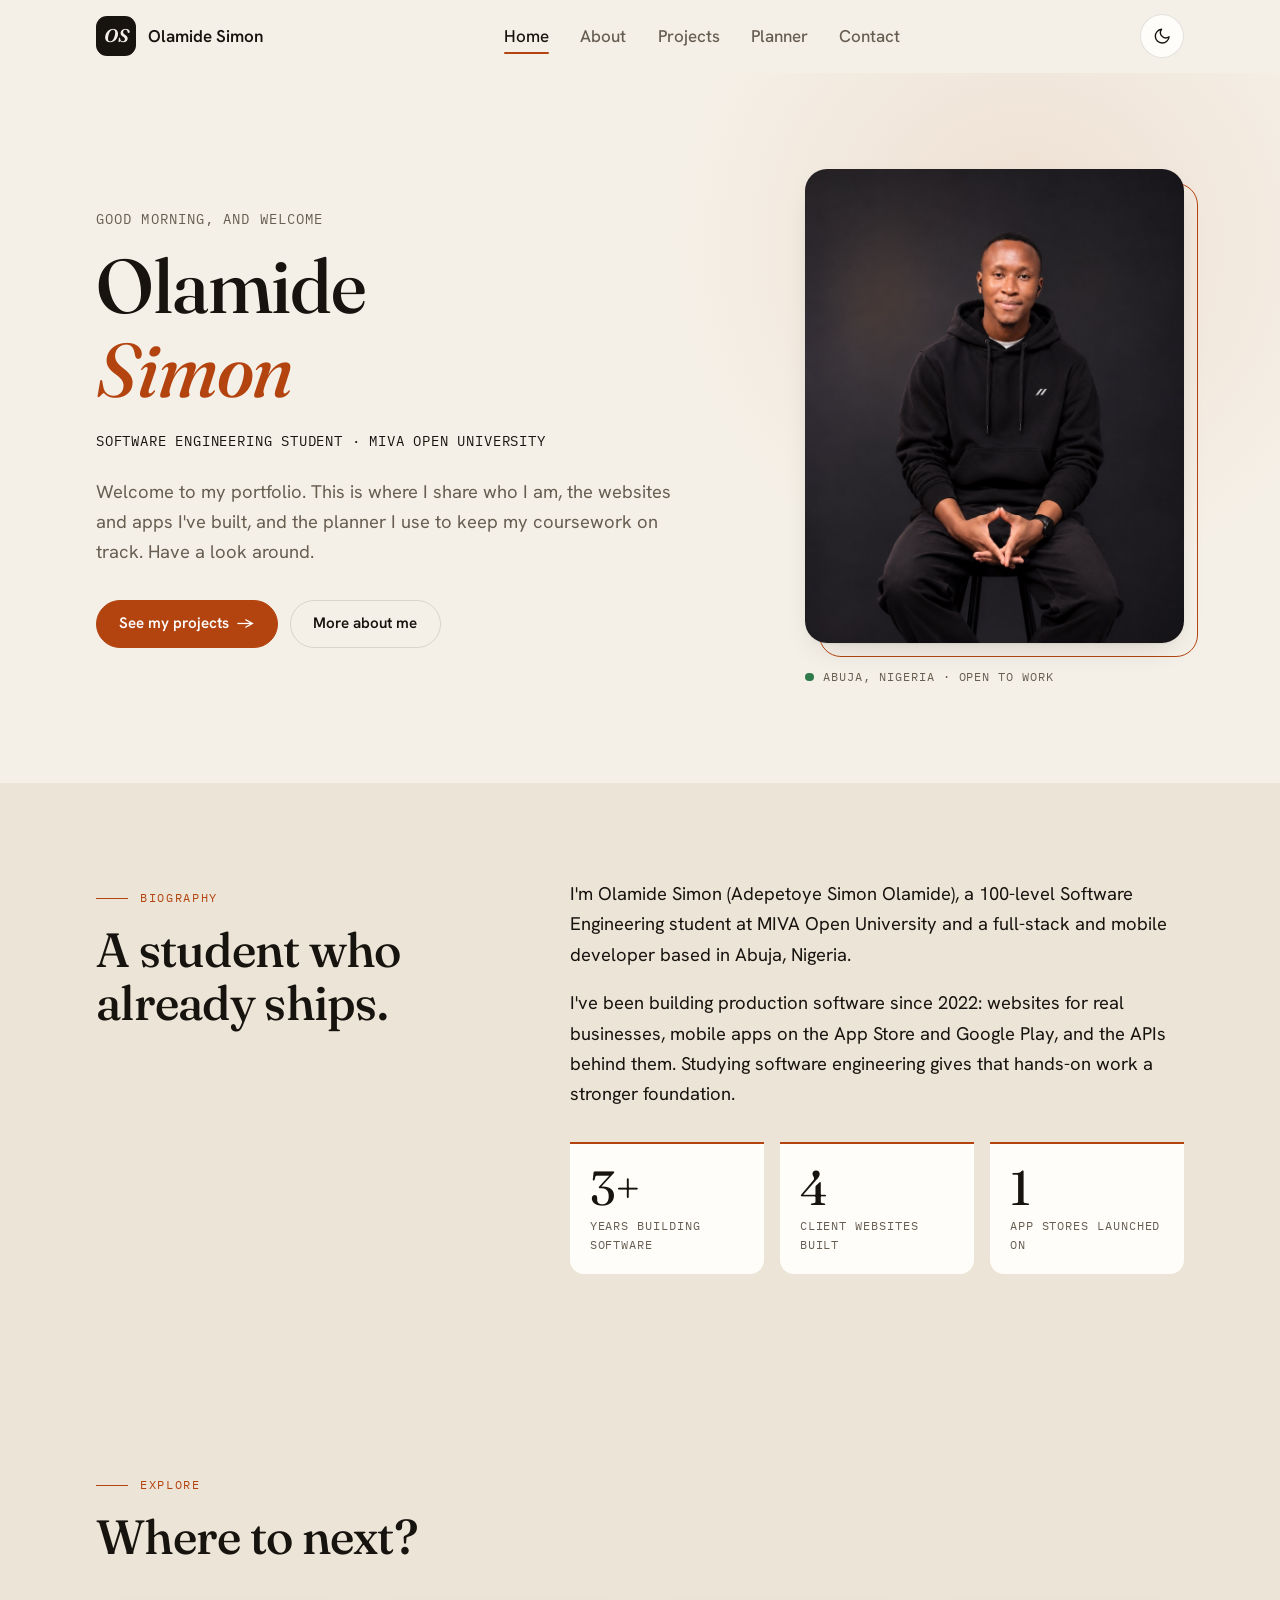
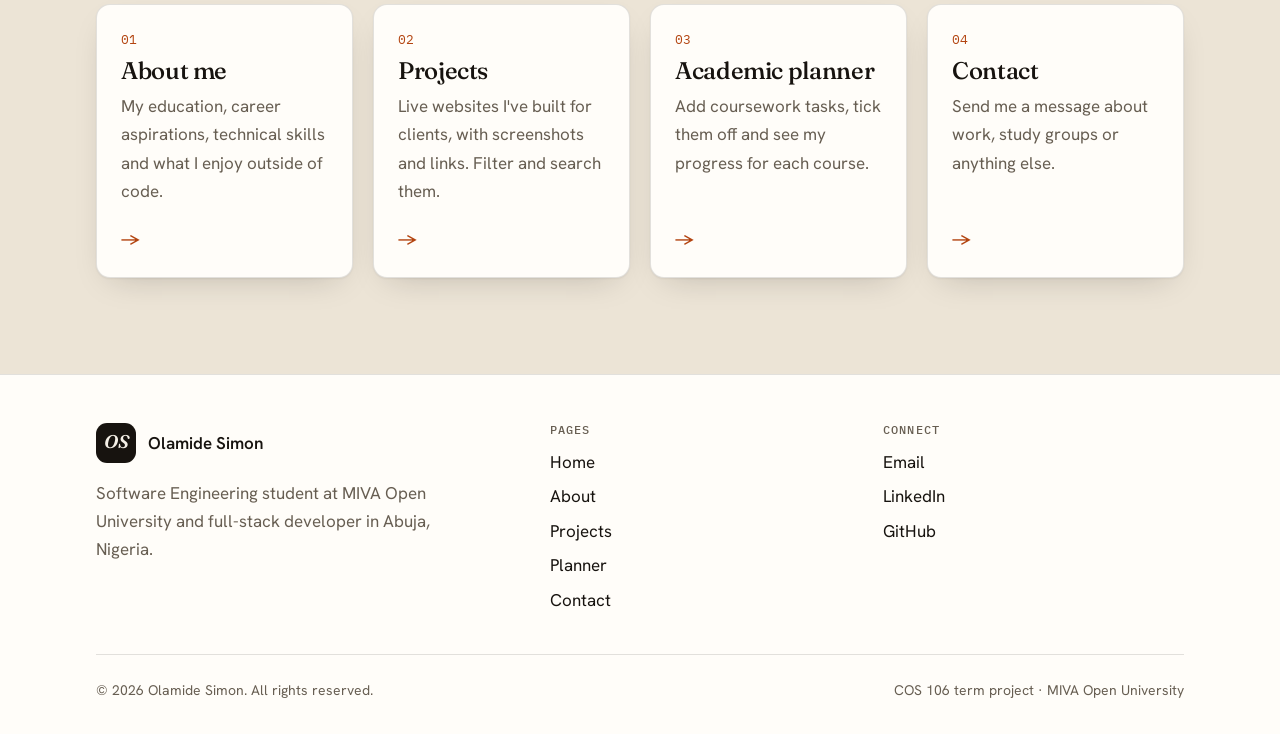
==== commit 6d746c9b: "Remove the video tour The home page no longer has a video section, so its player styles, poster and " ====
--- a/index.html
+++ b/index.html
@@ -117,28 +117,6 @@
       </div>
     </section>
 
-    <!-- Multimedia: a walkthrough of this website, recorded and narrated by me -->
-    <section class="section" aria-labelledby="walkthrough-title">
-      <div class="container">
-        <div class="section-head reveal">
-          <p class="eyebrow">Video tour</p>
-          <h2 id="walkthrough-title">A tour of this website.</h2>
-          <p class="lead">
-            In this short video I walk through every page of the site, show each feature working and explain how I built it.
-          </p>
-        </div>
-        <figure class="media reveal">
-          <video id="walkthrough-video" controls preload="metadata" playsinline width="1280" height="720" poster="assets/video/walkthrough-poster.jpg">
-            <source src="assets/video/walkthrough.mp4" type="video/mp4">
-            <p>Your browser can't play this video. <a href="assets/video/walkthrough.mp4">Download the walkthrough (MP4)</a>.</p>
-          </video>
-          <figcaption id="walkthrough-caption">
-            Recorded and narrated by me. Turn your sound on.
-          </figcaption>
-        </figure>
-      </div>
-    </section>
-
     <!-- Quick links to the other pages -->
     <section class="section section--alt" aria-labelledby="explore-title">
       <div class="container">
--- a/css/styles.css
+++ b/css/styles.css
@@ -721,24 +721,6 @@
   line-height: 1;
 }
 
-.media {
-  margin: 0;
-}
-
-.media video {
-  width: 100%;
-  aspect-ratio: 16 / 9;
-  border-radius: var(--radius-lg);
-  background: #000;
-  box-shadow: var(--shadow-card);
-}
-
-.media figcaption {
-  margin-top: 0.9rem;
-  font-size: 0.95rem;
-  color: var(--color-muted);
-}
-
 .quick-link {
   display: flex;
   flex-direction: column;
@@ -1643,7 +1625,9 @@
   .about-intro,
   .contact,
   .planner {
-    grid-template-columns: 1fr;
+    /* minmax(0, …) lets the column shrink to the screen. A bare 1fr grows to
+       fit its widest content (the planner's table) and pushes the page sideways. */
+    grid-template-columns: minmax(0, 1fr);
   }
 
   .hero__grid .portrait {
@@ -1718,6 +1702,67 @@
   }
 }
 
+/* Phones and small tablets: the education table becomes cards */
+@media (max-width: 720px) {
+  /* Five columns don't fit side by side below 720px, so the education table
+     turns each row into a small card: the institution as its heading, then
+     the other cells in a 2 × 2 grid, each labelled from its data-label. */
+  .table--stack,
+  .table--stack caption,
+  .table--stack tbody {
+    display: block;
+    min-width: 0;
+  }
+
+  .table--stack caption {
+    padding-bottom: 1rem;
+  }
+
+  /* The column headings are hidden on screen (each cell has its own label)
+     but stay in the page for screen readers. */
+  .table--stack thead {
+    position: absolute;
+    width: 1px;
+    height: 1px;
+    overflow: hidden;
+    clip: rect(0, 0, 0, 0);
+    white-space: nowrap;
+  }
+
+  .table--stack tbody tr {
+    display: grid;
+    grid-template-columns: repeat(2, minmax(0, 1fr));
+    gap: 1rem 1.25rem;
+    padding: 1.25rem;
+    border-top: 1px solid var(--color-line);
+  }
+
+  .table--stack tbody th,
+  .table--stack tbody td {
+    padding: 0;
+    border: 0;
+  }
+
+  .table--stack tbody th {
+    grid-column: 1 / -1;
+    font-family: var(--font-display);
+    font-size: 1.2rem;
+    font-weight: 500;
+    line-height: 1.25;
+  }
+
+  .table--stack td::before {
+    content: attr(data-label);
+    display: block;
+    margin-bottom: 0.3rem;
+    font-family: var(--font-mono);
+    font-size: 0.68rem;
+    letter-spacing: 0.08em;
+    text-transform: uppercase;
+    color: var(--color-muted);
+  }
+}
+
 @media (max-width: 640px) {
   body {
     font-size: 1rem;
@@ -1746,6 +1791,36 @@
 
   .btn-row .btn {
     flex: 1 1 auto;
+  }
+
+  /* The planner's table has only four short columns, so on a phone it fits
+     the screen instead of scrolling sideways inside its box. */
+  .planner .table {
+    min-width: 0;
+  }
+
+  .planner .table caption {
+    padding-inline: 1rem;
+  }
+
+  .planner .table th,
+  .planner .table td {
+    padding: 0.8rem 0.4rem;
+  }
+
+  .planner .table th:first-child,
+  .planner .table td:first-child {
+    padding-left: 1rem;
+  }
+
+  .planner .table th:last-child,
+  .planner .table td:last-child {
+    padding-right: 1rem;
+  }
+
+  .planner .table thead th {
+    font-size: 0.68rem;
+    letter-spacing: 0.02em;
   }
 }
 
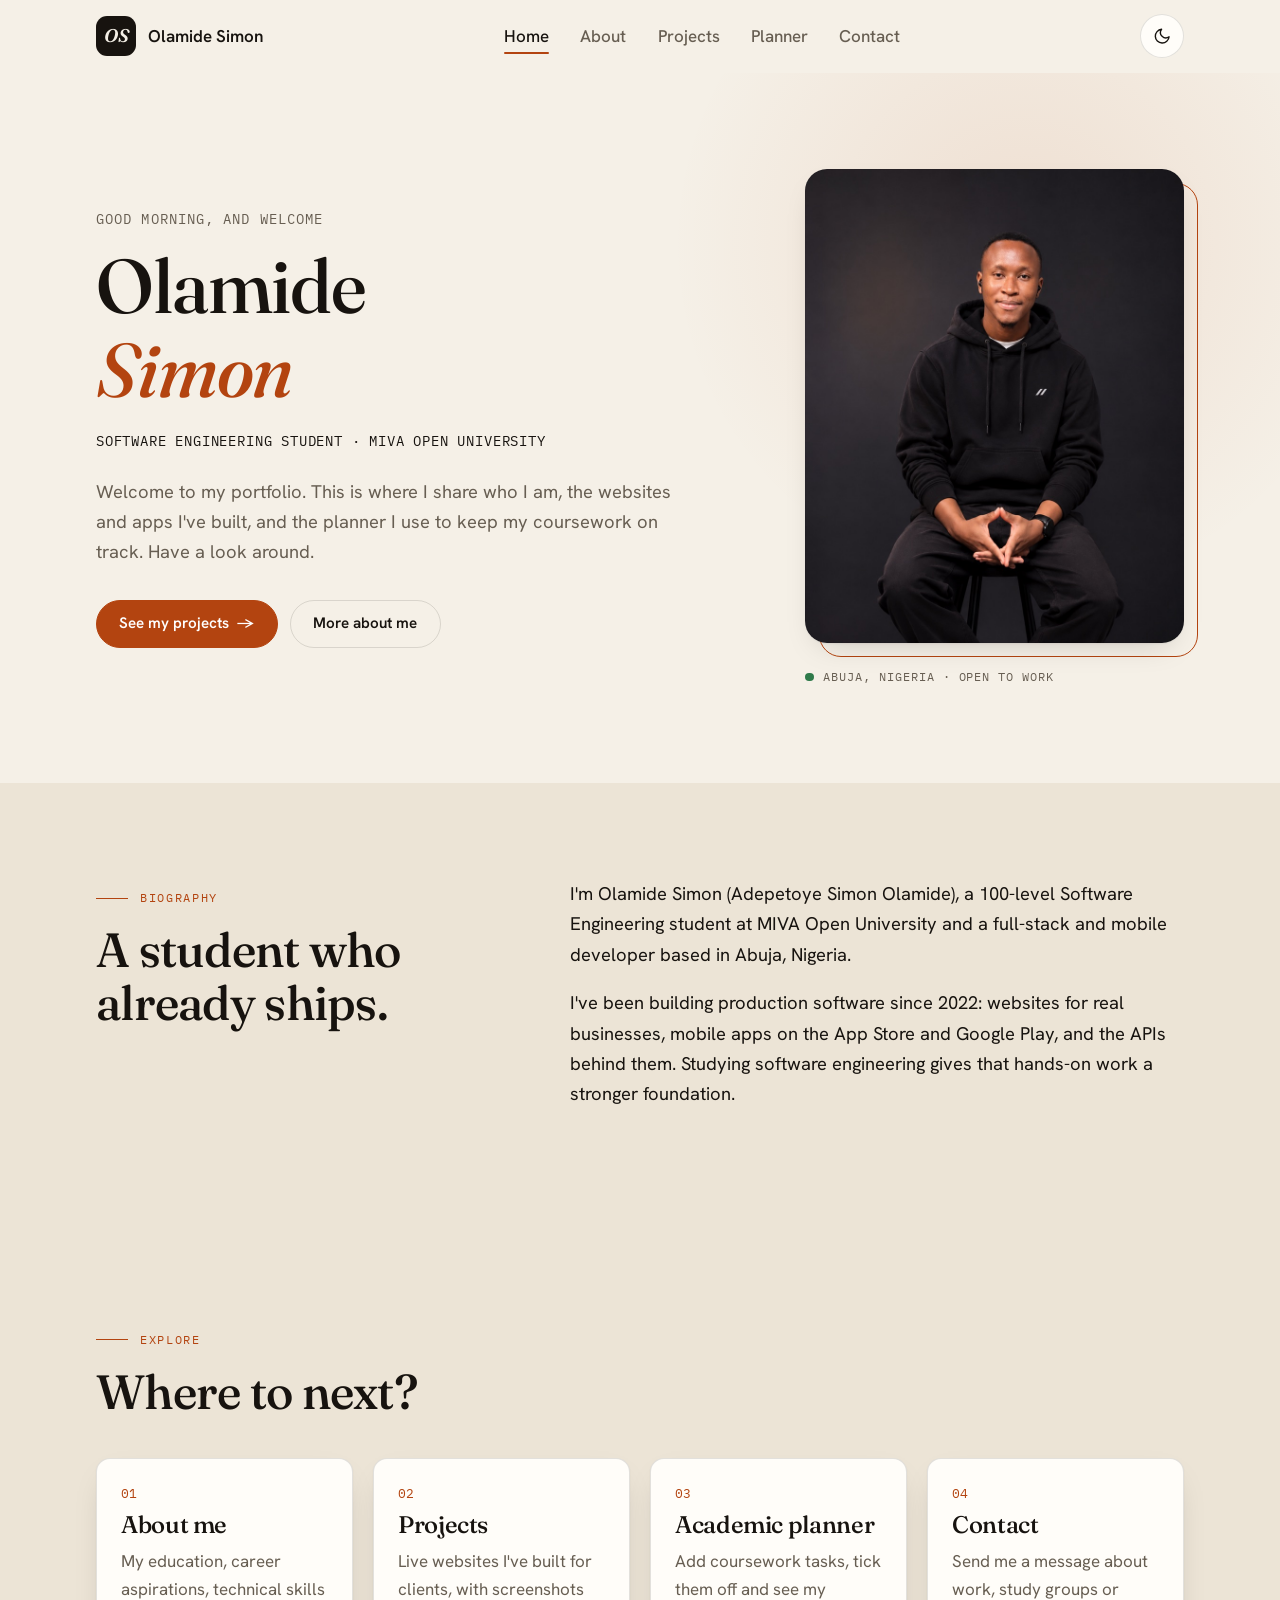
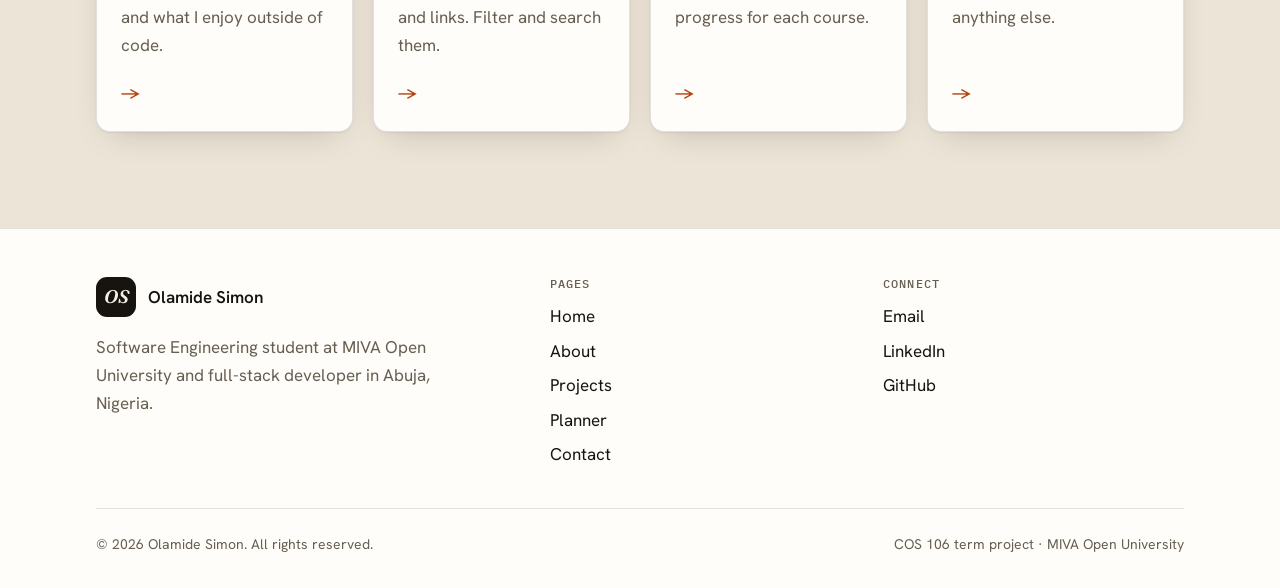
==== commit 75529e20: "Remove the stat cards from the biography The home page biography is now just the two paragraphs, so " ====
--- a/index.html
+++ b/index.html
@@ -99,20 +99,6 @@
             the App Store and Google Play, and the APIs behind them. Studying software engineering gives that
             hands-on work a stronger foundation.
           </p>
-          <dl class="stats">
-            <div class="stat">
-              <dt>Years building software</dt>
-              <dd><span data-count="4">4</span>+</dd>
-            </div>
-            <div class="stat">
-              <dt>Client websites built</dt>
-              <dd data-count="6">6</dd>
-            </div>
-            <div class="stat">
-              <dt>App stores launched on</dt>
-              <dd data-count="2">2</dd>
-            </div>
-          </dl>
         </div>
       </div>
     </section>
--- a/css/styles.css
+++ b/css/styles.css
@@ -8,7 +8,7 @@
    3.  Layout helpers (container, sections, grids)
    4.  Header and navigation (including the mobile menu)
    5.  Buttons, tags and small components
-   6.  Home page (hero, photo, stats, showreel, quick links)
+   6.  Home page (hero, photo, biography, quick links)
    7.  About page (table, skills, timeline, hobbies)
    8.  Projects page (filters, search, cards)
    9.  Academic planner
@@ -689,38 +689,6 @@
   font-size: 1.15rem;
 }
 
-.stats {
-  display: grid;
-  grid-template-columns: repeat(3, 1fr);
-  gap: 1rem;
-  margin: 2rem 0 0;
-}
-
-.stat {
-  display: flex;
-  flex-direction: column;
-  padding: 1.25rem;
-  border-top: 2px solid var(--color-accent);
-  background: var(--color-surface);
-  border-radius: 0 0 var(--radius) var(--radius);
-}
-
-.stat dt {
-  font-family: var(--font-mono);
-  font-size: 0.72rem;
-  letter-spacing: 0.08em;
-  text-transform: uppercase;
-  color: var(--color-muted);
-}
-
-.stat dd {
-  order: -1;
-  margin: 0 0 0.25rem;
-  font-family: var(--font-display);
-  font-size: clamp(2.2rem, 5vw, 3rem);
-  line-height: 1;
-}
-
 .quick-link {
   display: flex;
   flex-direction: column;
@@ -1768,10 +1736,6 @@
     font-size: 1rem;
   }
 
-  .stats {
-    grid-template-columns: 1fr;
-  }
-
   .field-row {
     grid-template-columns: 1fr;
   }
